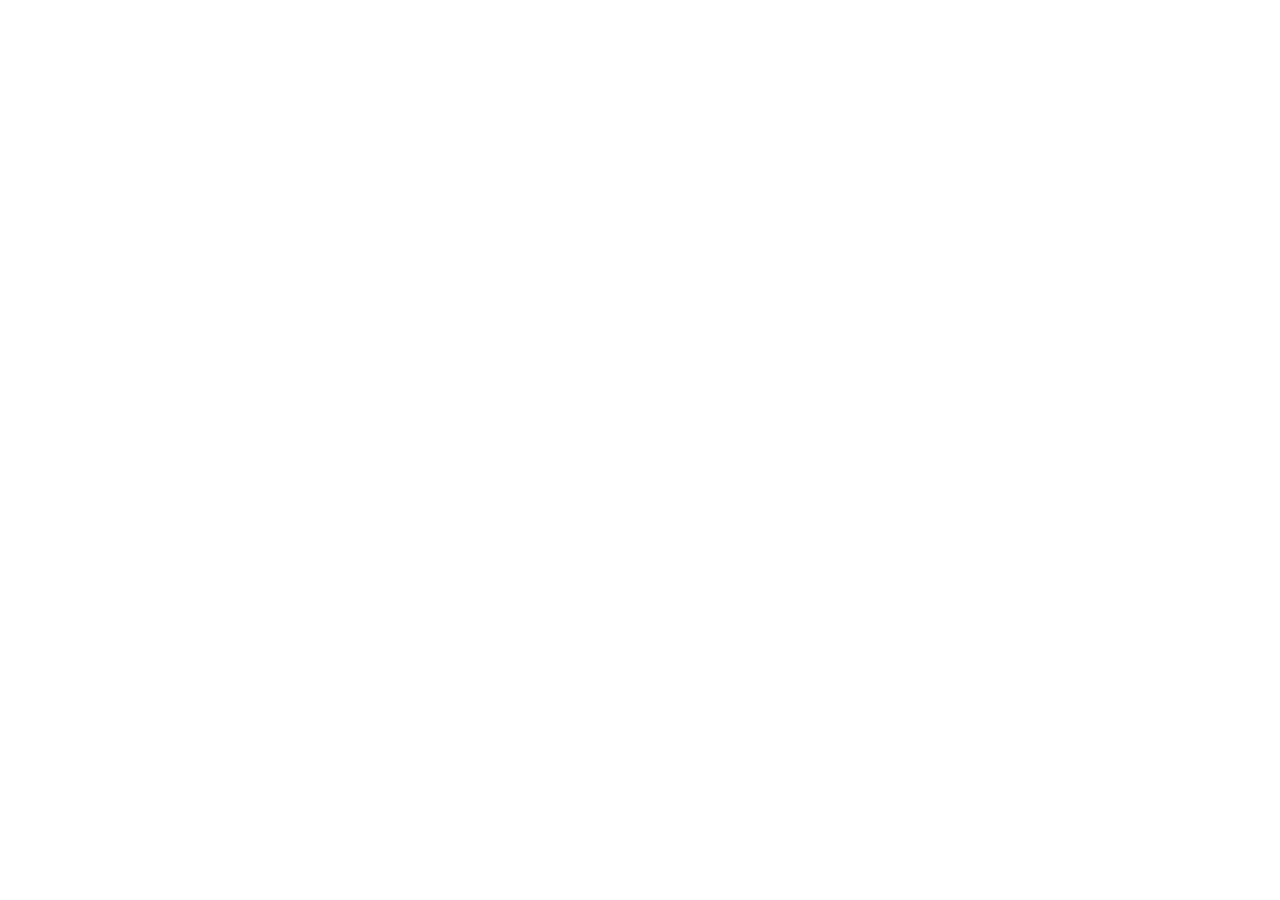
==== index.html @ 1e3fc33b "base web" ====
<!DOCTYPE html>
<html lang="en">
<head>
    <meta charset="UTF-8">
    <meta name="viewport" content="width=device-width, initial-scale=1.0">
    <title>Lunes</title>
</head>
<body>
    
</body>
</html>
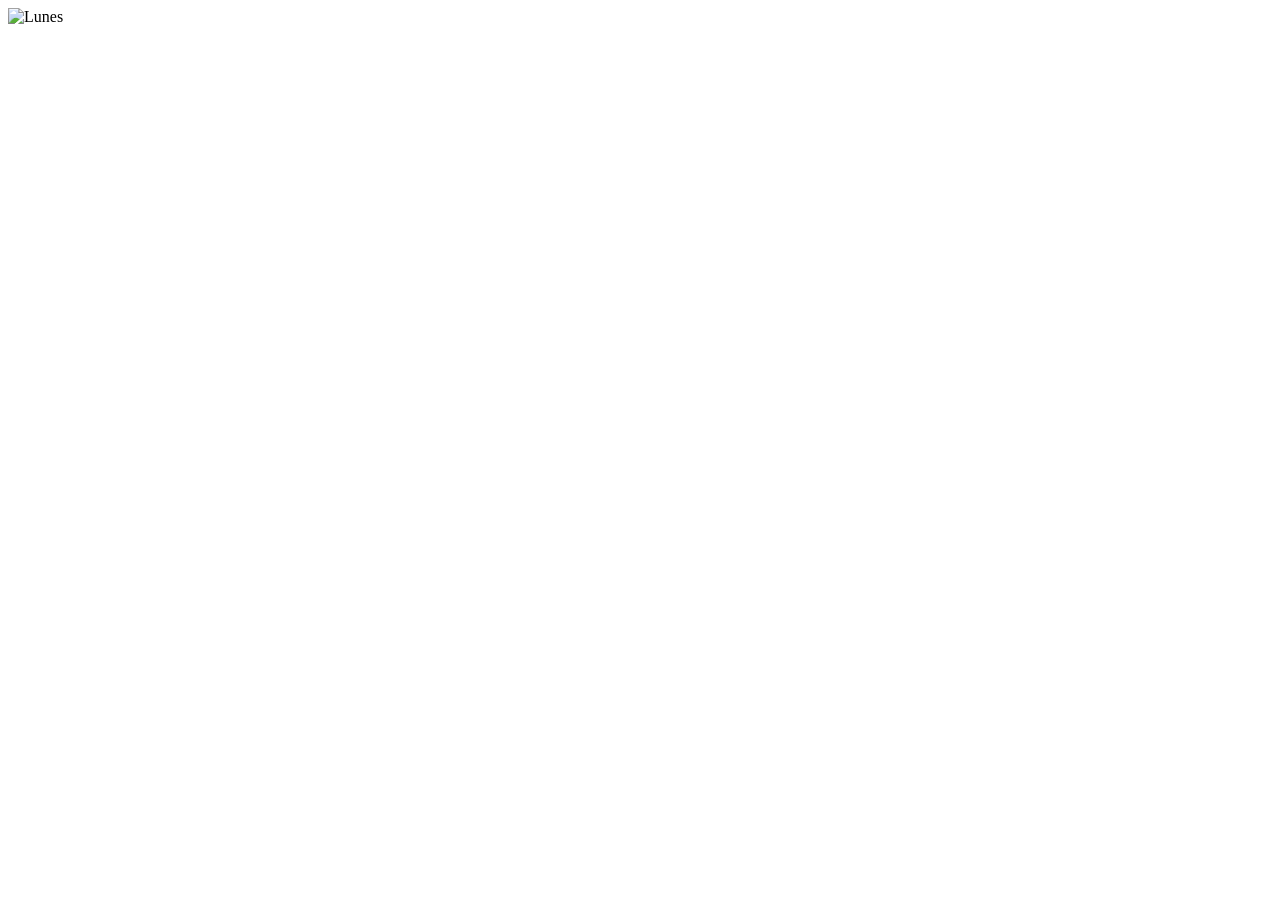
==== commit 7e7f5a7e: "uso de imagenes" ====
--- a/index.html
+++ b/index.html
@@ -1,11 +1,18 @@
 <!DOCTYPE html>
 <html lang="en">
+
 <head>
     <meta charset="UTF-8">
     <meta name="viewport" content="width=device-width, initial-scale=1.0">
     <title>Lunes</title>
 </head>
+
 <body>
-    
+
+    <div>
+<img src="https://images6.alphacoders.com/131/thumb-1920-1316459.png" width="100%" alt="Lunes">
+    </div>
+
 </body>
+
 </html>
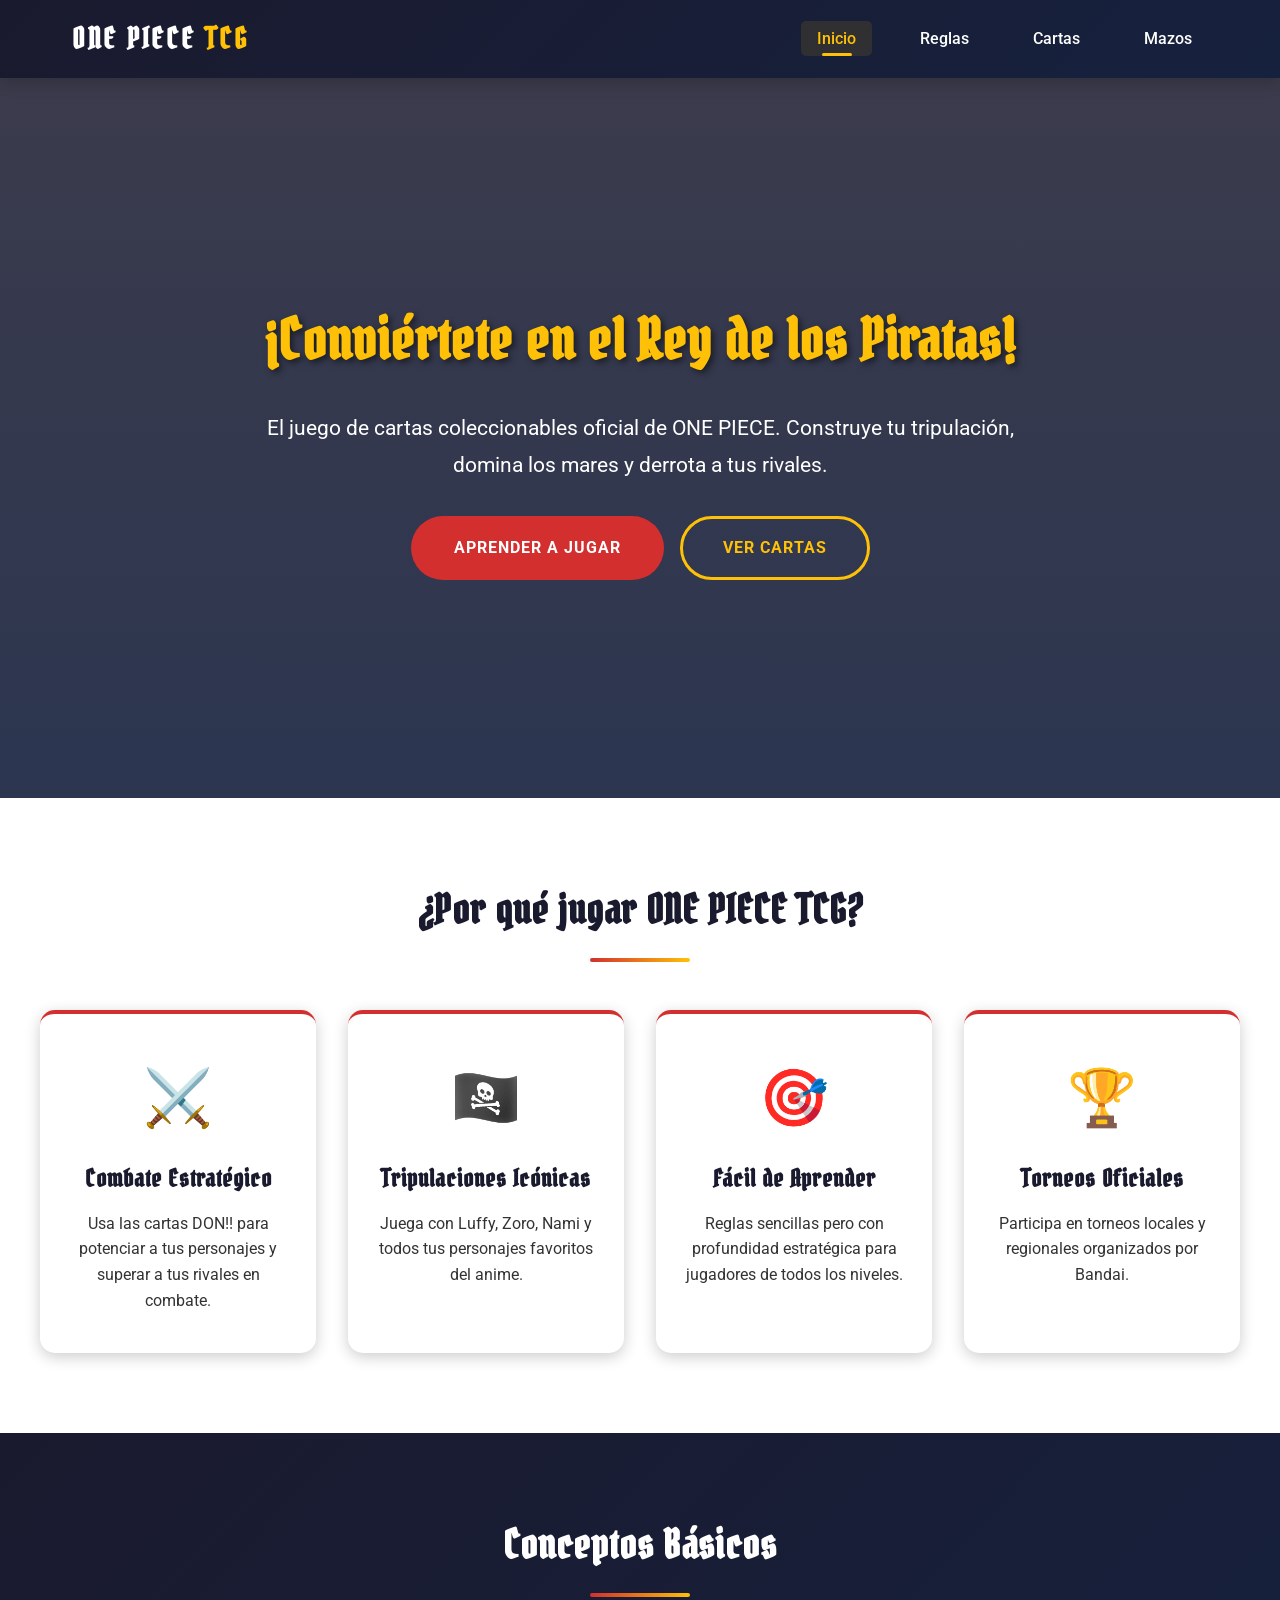
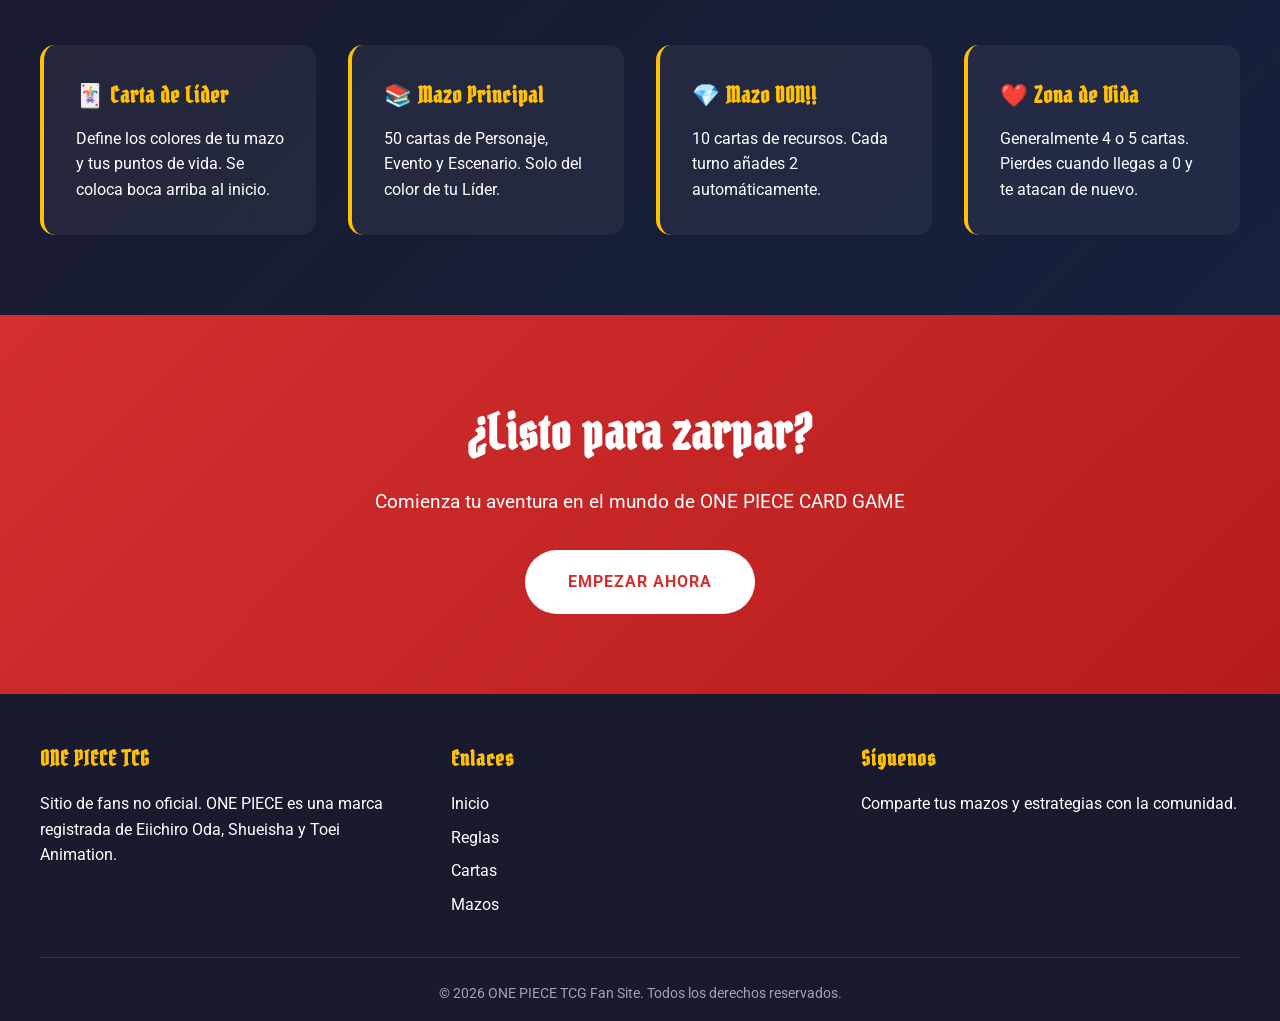
==== commit c4649034: "base con ia" ====
--- a/index.html
+++ b/index.html
@@ -1,18 +1,120 @@
 <!DOCTYPE html>
-<html lang="en">
-
+<html lang="es">
 <head>
     <meta charset="UTF-8">
     <meta name="viewport" content="width=device-width, initial-scale=1.0">
-    <title>Lunes</title>
+    <title>ONE PIECE CARD GAME - Inicio</title>
+    <link rel="stylesheet" href="css/estilo.css">
+    <link href="https://fonts.googleapis.com/css2?family=Pirata+One&family=Roboto:wght@300;400;700&display=swap" rel="stylesheet">
 </head>
+<body>
+    <header class="header">
+        <nav class="navbar">
+            <div class="logo">
+                <h1>ONE PIECE <span>TCG</span></h1>
+            </div>
+            <button class="menu-toggle" id="menuToggle">☰</button>
+            <ul class="nav-links" id="navLinks">
+                <li><a href="index.html" class="active">Inicio</a></li>
+                <li><a href="pages/reglas.html">Reglas</a></li>
+                <li><a href="pages/cartas.html">Cartas</a></li>
+                <li><a href="pages/mazos.html">Mazos</a></li>
+            </ul>
+        </nav>
+    </header>
 
-<body>
+    <section class="hero">
+        <div class="hero-content">
+            <h2>¡Conviértete en el Rey de los Piratas!</h2>
+            <p>El juego de cartas coleccionables oficial de ONE PIECE. Construye tu tripulación, domina los mares y derrota a tus rivales.</p>
+            <div class="hero-buttons">
+                <a href="pages/reglas.html" class="btn btn-primary">Aprender a Jugar</a>
+                <a href="pages/cartas.html" class="btn btn-secondary">Ver Cartas</a>
+            </div>
+        </div>
+    </section>
 
-    <div>
-<img src="https://images6.alphacoders.com/131/thumb-1920-1316459.png" width="100%" alt="Lunes">
-    </div>
+    <section class="features">
+        <h2 class="section-title">¿Por qué jugar ONE PIECE TCG?</h2>
+        <div class="features-grid">
+            <div class="feature-card">
+                <div class="feature-icon">⚔️</div>
+                <h3>Combate Estratégico</h3>
+                <p>Usa las cartas DON!! para potenciar a tus personajes y superar a tus rivales en combate.</p>
+            </div>
+            <div class="feature-card">
+                <div class="feature-icon">🏴‍☠️</div>
+                <h3>Tripulaciones Icónicas</h3>
+                <p>Juega con Luffy, Zoro, Nami y todos tus personajes favoritos del anime.</p>
+            </div>
+            <div class="feature-card">
+                <div class="feature-icon">🎯</div>
+                <h3>Fácil de Aprender</h3>
+                <p>Reglas sencillas pero con profundidad estratégica para jugadores de todos los niveles.</p>
+            </div>
+            <div class="feature-card">
+                <div class="feature-icon">🏆</div>
+                <h3>Torneos Oficiales</h3>
+                <p>Participa en torneos locales y regionales organizados por Bandai.</p>
+            </div>
+        </div>
+    </section>
 
+    <section class="info-section">
+        <div class="info-container">
+            <h2 class="section-title">Conceptos Básicos</h2>
+            <div class="info-grid">
+                <div class="info-item">
+                    <h3>🃏 Carta de Líder</h3>
+                    <p>Define los colores de tu mazo y tus puntos de vida. Se coloca boca arriba al inicio.</p>
+                </div>
+                <div class="info-item">
+                    <h3>📚 Mazo Principal</h3>
+                    <p>50 cartas de Personaje, Evento y Escenario. Solo del color de tu Líder.</p>
+                </div>
+                <div class="info-item">
+                    <h3>💎 Mazo DON!!</h3>
+                    <p>10 cartas de recursos. Cada turno añades 2 automáticamente.</p>
+                </div>
+                <div class="info-item">
+                    <h3>❤️ Zona de Vida</h3>
+                    <p>Generalmente 4 o 5 cartas. Pierdes cuando llegas a 0 y te atacan de nuevo.</p>
+                </div>
+            </div>
+        </div>
+    </section>
+
+    <section class="cta-section">
+        <h2>¿Listo para zarpar?</h2>
+        <p>Comienza tu aventura en el mundo de ONE PIECE CARD GAME</p>
+        <a href="pages/reglas.html" class="btn btn-primary">Empezar Ahora</a>
+    </section>
+
+    <footer class="footer">
+        <div class="footer-content">
+            <div class="footer-section">
+                <h3>ONE PIECE TCG</h3>
+                <p>Sitio de fans no oficial. ONE PIECE es una marca registrada de Eiichiro Oda, Shueisha y Toei Animation.</p>
+            </div>
+            <div class="footer-section">
+                <h3>Enlaces</h3>
+                <ul>
+                    <li><a href="index.html">Inicio</a></li>
+                    <li><a href="pages/reglas.html">Reglas</a></li>
+                    <li><a href="pages/cartas.html">Cartas</a></li>
+                    <li><a href="pages/mazos.html">Mazos</a></li>
+                </ul>
+            </div>
+            <div class="footer-section">
+                <h3>Síguenos</h3>
+                <p>Comparte tus mazos y estrategias con la comunidad.</p>
+            </div>
+        </div>
+        <div class="footer-bottom">
+            <p>&copy; 2024 ONE PIECE TCG Fan Site. Todos los derechos reservados.</p>
+        </div>
+    </footer>
+
+    <script src="js/oper.js"></script>
 </body>
-
 </html>
--- a/css/estilo.css
+++ b/css/estilo.css
@@ -0,0 +1,723 @@
+/* ===== RESET Y VARIABLES ===== */
+* {
+    margin: 0;
+    padding: 0;
+    box-sizing: border-box;
+}
+
+:root {
+    --color-primario: #d32f2f;
+    --color-secundario: #ffc107;
+    --color-oscuro: #1a1a2e;
+    --color-medio: #16213e;
+    --color-claro: #f5f5f5;
+    --color-texto: #333;
+    --color-blanco: #ffffff;
+    --sombra: 0 4px 15px rgba(0, 0, 0, 0.2);
+    --transicion: all 0.3s ease;
+}
+
+body {
+    font-family: 'Roboto', sans-serif;
+    background-color: var(--color-claro);
+    color: var(--color-texto);
+    line-height: 1.6;
+    overflow-x: hidden;
+}
+
+h1, h2, h3 {
+    font-family: 'Pirata One', cursive;
+    letter-spacing: 1px;
+}
+
+a {
+    text-decoration: none;
+    color: inherit;
+}
+
+ul {
+    list-style: none;
+}
+
+/* ===== HEADER Y NAVEGACIÓN ===== */
+.header {
+    background: linear-gradient(135deg, var(--color-oscuro), var(--color-medio));
+    position: sticky;
+    top: 0;
+    z-index: 1000;
+    box-shadow: var(--sombra);
+}
+
+.navbar {
+    max-width: 1200px;
+    margin: 0 auto;
+    padding: 1rem 2rem;
+    display: flex;
+    justify-content: space-between;
+    align-items: center;
+}
+
+.logo h1 {
+    color: var(--color-blanco);
+    font-size: 1.8rem;
+    letter-spacing: 3px;
+}
+
+.logo h1 span {
+    color: var(--color-secundario);
+}
+
+.nav-links {
+    display: flex;
+    gap: 2rem;
+}
+
+.nav-links a {
+    color: var(--color-blanco);
+    font-weight: 500;
+    font-size: 1rem;
+    padding: 0.5rem 1rem;
+    border-radius: 5px;
+    transition: var(--transicion);
+    position: relative;
+}
+
+.nav-links a:hover,
+.nav-links a.active {
+    color: var(--color-secundario);
+    background-color: rgba(255, 193, 7, 0.1);
+}
+
+.nav-links a.active::after {
+    content: '';
+    position: absolute;
+    bottom: 0;
+    left: 50%;
+    transform: translateX(-50%);
+    width: 30px;
+    height: 3px;
+    background-color: var(--color-secundario);
+    border-radius: 2px;
+}
+
+.menu-toggle {
+    display: none;
+    background: none;
+    border: none;
+    color: var(--color-blanco);
+    font-size: 2rem;
+    cursor: pointer;
+}
+
+/* ===== HERO ===== */
+.hero {
+    background: linear-gradient(rgba(26, 26, 46, 0.85), rgba(22, 33, 62, 0.9)),
+                url('https://images.unsplash.com/photo-1544551763-46a013bb70d5?w=1600') center/cover;
+    min-height: 80vh;
+    display: flex;
+    align-items: center;
+    justify-content: center;
+    text-align: center;
+    padding: 2rem;
+    color: var(--color-blanco);
+}
+
+.hero-content {
+    max-width: 800px;
+    animation: fadeInUp 1s ease;
+}
+
+.hero-content h2 {
+    font-size: 3.5rem;
+    margin-bottom: 1.5rem;
+    text-shadow: 3px 3px 6px rgba(0, 0, 0, 0.5);
+    color: var(--color-secundario);
+}
+
+.hero-content p {
+    font-size: 1.3rem;
+    margin-bottom: 2rem;
+    line-height: 1.8;
+}
+
+.hero-buttons {
+    display: flex;
+    gap: 1rem;
+    justify-content: center;
+    flex-wrap: wrap;
+}
+
+/* ===== BOTONES ===== */
+.btn {
+    display: inline-block;
+    padding: 1rem 2.5rem;
+    border-radius: 50px;
+    font-weight: 700;
+    font-size: 1rem;
+    text-transform: uppercase;
+    letter-spacing: 1px;
+    transition: var(--transicion);
+    cursor: pointer;
+    border: 3px solid transparent;
+}
+
+.btn-primary {
+    background-color: var(--color-primario);
+    color: var(--color-blanco);
+}
+
+.btn-primary:hover {
+    background-color: transparent;
+    border-color: var(--color-primario);
+    color: var(--color-primario);
+    transform: translateY(-3px);
+    box-shadow: 0 8px 20px rgba(211, 47, 47, 0.4);
+}
+
+.btn-secondary {
+    background-color: transparent;
+    color: var(--color-secundario);
+    border-color: var(--color-secundario);
+}
+
+.btn-secondary:hover {
+    background-color: var(--color-secundario);
+    color: var(--color-oscuro);
+    transform: translateY(-3px);
+    box-shadow: 0 8px 20px rgba(255, 193, 7, 0.4);
+}
+
+/* ===== SECCIONES ===== */
+.section-title {
+    text-align: center;
+    font-size: 2.5rem;
+    color: var(--color-oscuro);
+    margin-bottom: 3rem;
+    position: relative;
+}
+
+.section-title::after {
+    content: '';
+    display: block;
+    width: 100px;
+    height: 4px;
+    background: linear-gradient(90deg, var(--color-primario), var(--color-secundario));
+    margin: 1rem auto 0;
+    border-radius: 2px;
+}
+
+/* ===== FEATURES ===== */
+.features {
+    padding: 5rem 2rem;
+    background-color: var(--color-blanco);
+}
+
+.features-grid {
+    max-width: 1200px;
+    margin: 0 auto;
+    display: grid;
+    grid-template-columns: repeat(auto-fit, minmax(250px, 1fr));
+    gap: 2rem;
+}
+
+.feature-card {
+    background: var(--color-blanco);
+    padding: 2.5rem 1.5rem;
+    border-radius: 15px;
+    text-align: center;
+    box-shadow: var(--sombra);
+    transition: var(--transicion);
+    border-top: 4px solid var(--color-primario);
+}
+
+.feature-card:hover {
+    transform: translateY(-10px);
+    box-shadow: 0 15px 30px rgba(0, 0, 0, 0.15);
+    border-top-color: var(--color-secundario);
+}
+
+.feature-icon {
+    font-size: 3.5rem;
+    margin-bottom: 1rem;
+}
+
+.feature-card h3 {
+    font-size: 1.5rem;
+    color: var(--color-oscuro);
+    margin-bottom: 0.8rem;
+}
+
+/* ===== INFO SECTION ===== */
+.info-section {
+    padding: 5rem 2rem;
+    background: linear-gradient(135deg, var(--color-oscuro), var(--color-medio));
+    color: var(--color-blanco);
+}
+
+.info-section .section-title {
+    color: var(--color-blanco);
+}
+
+.info-container {
+    max-width: 1200px;
+    margin: 0 auto;
+}
+
+.info-grid {
+    display: grid;
+    grid-template-columns: repeat(auto-fit, minmax(250px, 1fr));
+    gap: 2rem;
+}
+
+.info-item {
+    background: rgba(255, 255, 255, 0.05);
+    padding: 2rem;
+    border-radius: 15px;
+    border-left: 4px solid var(--color-secundario);
+    transition: var(--transicion);
+}
+
+.info-item:hover {
+    background: rgba(255, 255, 255, 0.1);
+    transform: translateX(5px);
+}
+
+.info-item h3 {
+    font-size: 1.4rem;
+    color: var(--color-secundario);
+    margin-bottom: 0.8rem;
+}
+
+/* ===== CTA SECTION ===== */
+.cta-section {
+    padding: 5rem 2rem;
+    text-align: center;
+    background: linear-gradient(135deg, var(--color-primario), #b71c1c);
+    color: var(--color-blanco);
+}
+
+.cta-section h2 {
+    font-size: 3rem;
+    margin-bottom: 1rem;
+}
+
+.cta-section p {
+    font-size: 1.2rem;
+    margin-bottom: 2rem;
+}
+
+.cta-section .btn-primary {
+    background-color: var(--color-blanco);
+    color: var(--color-primario);
+}
+
+.cta-section .btn-primary:hover {
+    background-color: transparent;
+    color: var(--color-blanco);
+    border-color: var(--color-blanco);
+}
+
+/* ===== FOOTER ===== */
+.footer {
+    background-color: var(--color-oscuro);
+    color: var(--color-blanco);
+    padding: 3rem 2rem 1rem;
+}
+
+.footer-content {
+    max-width: 1200px;
+    margin: 0 auto;
+    display: grid;
+    grid-template-columns: repeat(auto-fit, minmax(250px, 1fr));
+    gap: 2rem;
+    padding-bottom: 2rem;
+    border-bottom: 1px solid rgba(255, 255, 255, 0.1);
+}
+
+.footer-section h3 {
+    color: var(--color-secundario);
+    margin-bottom: 1rem;
+    font-size: 1.3rem;
+}
+
+.footer-section ul li {
+    margin-bottom: 0.5rem;
+}
+
+.footer-section ul li a {
+    transition: var(--transicion);
+}
+
+.footer-section ul li a:hover {
+    color: var(--color-secundario);
+    padding-left: 5px;
+}
+
+.footer-bottom {
+    text-align: center;
+    padding-top: 1.5rem;
+    font-size: 0.9rem;
+    color: rgba(255, 255, 255, 0.6);
+}
+
+/* ===== PÁGINAS INTERNAS ===== */
+.page-header {
+    background: linear-gradient(135deg, var(--color-oscuro), var(--color-medio));
+    color: var(--color-blanco);
+    padding: 4rem 2rem;
+    text-align: center;
+}
+
+.page-header h1 {
+    font-size: 3rem;
+    color: var(--color-secundario);
+    margin-bottom: 0.5rem;
+}
+
+.page-content {
+    max-width: 1000px;
+    margin: 0 auto;
+    padding: 4rem 2rem;
+}
+
+.page-content h2 {
+    color: var(--color-primario);
+    margin: 2rem 0 1rem;
+    font-size: 2rem;
+}
+
+.page-content p {
+    margin-bottom: 1rem;
+    font-size: 1.05rem;
+}
+
+.page-content ul {
+    list-style: disc;
+    padding-left: 2rem;
+    margin-bottom: 1rem;
+}
+
+.page-content ul li {
+    margin-bottom: 0.5rem;
+}
+
+/* ===== ACORDEÓN (Reglas) ===== */
+.accordion {
+    margin: 2rem 0;
+}
+
+.accordion-item {
+    background: var(--color-blanco);
+    border-radius: 10px;
+    margin-bottom: 1rem;
+    box-shadow: 0 2px 10px rgba(0, 0, 0, 0.1);
+    overflow: hidden;
+}
+
+.accordion-header {
+    padding: 1.2rem 1.5rem;
+    background: var(--color-blanco);
+    cursor: pointer;
+    display: flex;
+    justify-content: space-between;
+    align-items: center;
+    font-weight: 700;
+    font-size: 1.1rem;
+    color: var(--color-oscuro);
+    transition: var(--transicion);
+}
+
+.accordion-header:hover {
+    background: #f0f0f0;
+    color: var(--color-primario);
+}
+
+.accordion-header .icon {
+    font-size: 1.5rem;
+    transition: transform 0.3s ease;
+    color: var(--color-primario);
+}
+
+.accordion-item.active .accordion-header .icon {
+    transform: rotate(45deg);
+}
+
+.accordion-content {
+    max-height: 0;
+    overflow: hidden;
+    transition: max-height 0.4s ease, padding 0.4s ease;
+    padding: 0 1.5rem;
+}
+
+.accordion-item.active .accordion-content {
+    max-height: 500px;
+    padding: 1rem 1.5rem 1.5rem;
+}
+
+/* ===== FILTROS (Cartas) ===== */
+.filters {
+    display: flex;
+    flex-wrap: wrap;
+    gap: 0.8rem;
+    justify-content: center;
+    margin-bottom: 2rem;
+}
+
+.filter-btn {
+    padding: 0.6rem 1.5rem;
+    border: 2px solid var(--color-primario);
+    background: transparent;
+    color: var(--color-primario);
+    border-radius: 50px;
+    cursor: pointer;
+    font-weight: 600;
+    transition: var(--transicion);
+}
+
+.filter-btn:hover,
+.filter-btn.active {
+    background: var(--color-primario);
+    color: var(--color-blanco);
+}
+
+.cards-grid {
+    display: grid;
+    grid-template-columns: repeat(auto-fill, minmax(200px, 1fr));
+    gap: 1.5rem;
+}
+
+.card-item {
+    background: var(--color-blanco);
+    border-radius: 12px;
+    overflow: hidden;
+    box-shadow: var(--sombra);
+    transition: var(--transicion);
+    cursor: pointer;
+}
+
+.card-item:hover {
+    transform: translateY(-8px) scale(1.02);
+    box-shadow: 0 15px 30px rgba(0, 0, 0, 0.2);
+}
+
+.card-image {
+    height: 180px;
+    background: linear-gradient(135deg, var(--color-primario), var(--color-secundario));
+    display: flex;
+    align-items: center;
+    justify-content: center;
+    font-size: 3rem;
+    color: var(--color-blanco);
+}
+
+.card-info {
+    padding: 1rem;
+}
+
+.card-info h3 {
+    font-size: 1.1rem;
+    color: var(--color-oscuro);
+    margin-bottom: 0.3rem;
+}
+
+.card-info .card-type {
+    font-size: 0.85rem;
+    color: var(--color-primario);
+    font-weight: 700;
+    text-transform: uppercase;
+}
+
+.card-info .card-color {
+    display: inline-block;
+    padding: 0.2rem 0.6rem;
+    border-radius: 20px;
+    font-size: 0.75rem;
+    color: var(--color-blanco);
+    margin-top: 0.5rem;
+}
+
+.color-rojo { background: #d32f2f; }
+.color-azul { background: #1976d2; }
+.color-verde { background: #388e3c; }
+.color-morado { background: #7b1fa2; }
+.color-negro { background: #212121; }
+.color-amarillo { background: #f9a825; color: #333; }
+
+/* ===== MAZOS ===== */
+.decks-grid {
+    display: grid;
+    grid-template-columns: repeat(auto-fit, minmax(300px, 1fr));
+    gap: 2rem;
+    margin-top: 2rem;
+}
+
+.deck-card {
+    background: var(--color-blanco);
+    border-radius: 15px;
+    padding: 2rem;
+    box-shadow: var(--sombra);
+    transition: var(--transicion);
+    border-top: 5px solid var(--color-primario);
+}
+
+.deck-card:hover {
+    transform: translateY(-8px);
+    box-shadow: 0 15px 30px rgba(0, 0, 0, 0.2);
+}
+
+.deck-card h3 {
+    font-size: 1.6rem;
+    color: var(--color-oscuro);
+    margin-bottom: 0.5rem;
+}
+
+.deck-card .deck-leader {
+    color: var(--color-primario);
+    font-weight: 700;
+    margin-bottom: 1rem;
+}
+
+.deck-card ul {
+    list-style: none;
+    padding: 0;
+    margin: 1rem 0;
+}
+
+.deck-card ul li {
+    padding: 0.4rem 0;
+    border-bottom: 1px dashed #ddd;
+    font-size: 0.95rem;
+}
+
+.deck-card ul li:last-child {
+    border-bottom: none;
+}
+
+.deck-stats {
+    display: flex;
+    gap: 1rem;
+    margin-top: 1rem;
+    flex-wrap: wrap;
+}
+
+.stat {
+    background: var(--color-claro);
+    padding: 0.4rem 0.8rem;
+    border-radius: 20px;
+    font-size: 0.85rem;
+    font-weight: 600;
+    color: var(--color-oscuro);
+}
+
+/* ===== ANIMACIONES ===== */
+@keyframes fadeInUp {
+    from {
+        opacity: 0;
+        transform: translateY(30px);
+    }
+    to {
+        opacity: 1;
+        transform: translateY(0);
+    }
+}
+
+.fade-in {
+    opacity: 0;
+    transform: translateY(30px);
+    transition: opacity 0.6s ease, transform 0.6s ease;
+}
+
+.fade-in.visible {
+    opacity: 1;
+    transform: translateY(0);
+}
+
+/* ===== RESPONSIVE ===== */
+@media (max-width: 768px) {
+    .menu-toggle {
+        display: block;
+    }
+
+    .nav-links {
+        position: absolute;
+        top: 100%;
+        left: 0;
+        width: 100%;
+        background: var(--color-oscuro);
+        flex-direction: column;
+        gap: 0;
+        max-height: 0;
+        overflow: hidden;
+        transition: max-height 0.4s ease;
+    }
+
+    .nav-links.active {
+        max-height: 400px;
+    }
+
+    .nav-links li {
+        width: 100%;
+    }
+
+    .nav-links a {
+        display: block;
+        padding: 1rem 2rem;
+        border-radius: 0;
+    }
+
+    .nav-links a.active::after {
+        display: none;
+    }
+
+    .nav-links a.active {
+        border-left: 4px solid var(--color-secundario);
+    }
+
+    .hero-content h2 {
+        font-size: 2.2rem;
+    }
+
+    .hero-content p {
+        font-size: 1rem;
+    }
+
+    .section-title {
+        font-size: 1.8rem;
+    }
+
+    .cta-section h2 {
+        font-size: 2rem;
+    }
+
+    .page-header h1 {
+        font-size: 2rem;
+    }
+
+    .btn {
+        padding: 0.8rem 1.8rem;
+        font-size: 0.9rem;
+    }
+}
+
+@media (max-width: 480px) {
+    .navbar {
+        padding: 1rem;
+    }
+
+    .logo h1 {
+        font-size: 1.4rem;
+    }
+
+    .hero {
+        min-height: 70vh;
+        padding: 1.5rem;
+    }
+
+    .hero-content h2 {
+        font-size: 1.8rem;
+    }
+
+    .cards-grid {
+        grid-template-columns: repeat(auto-fill, minmax(150px, 1fr));
+    }
+}
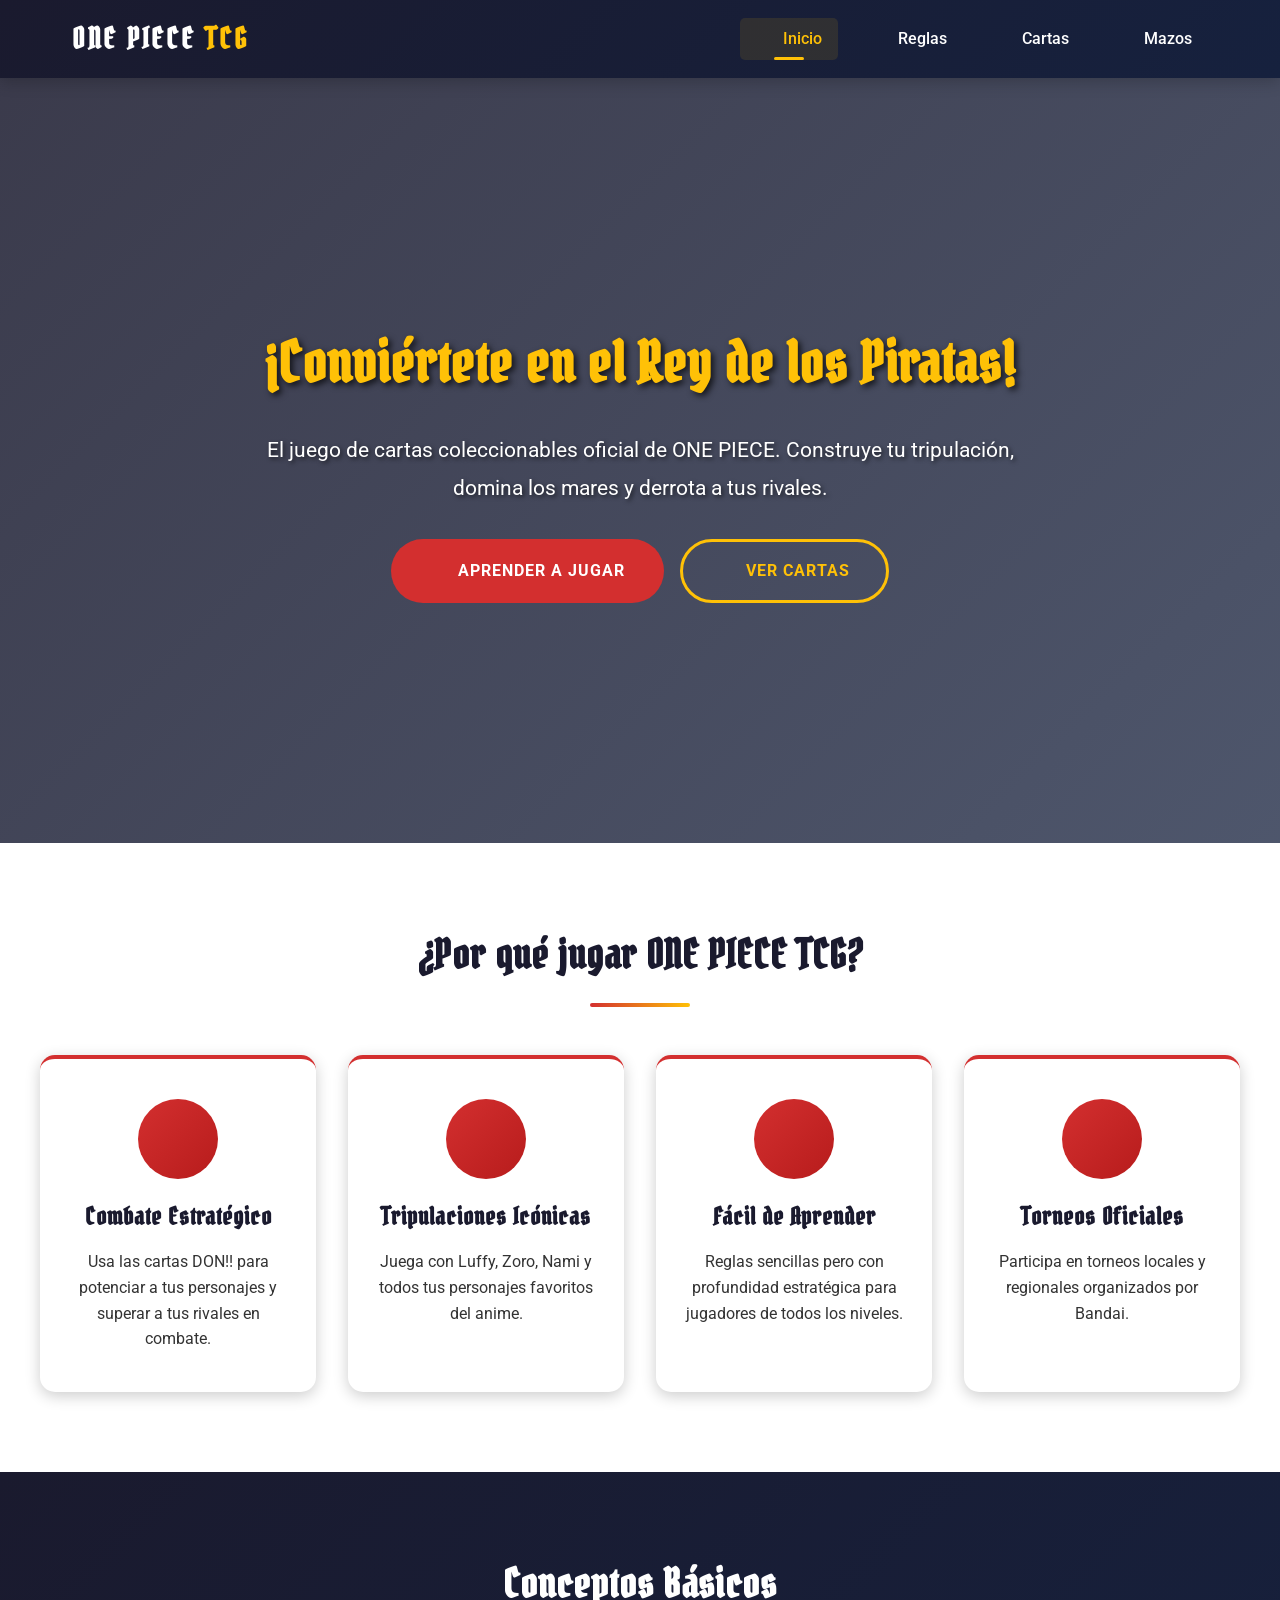
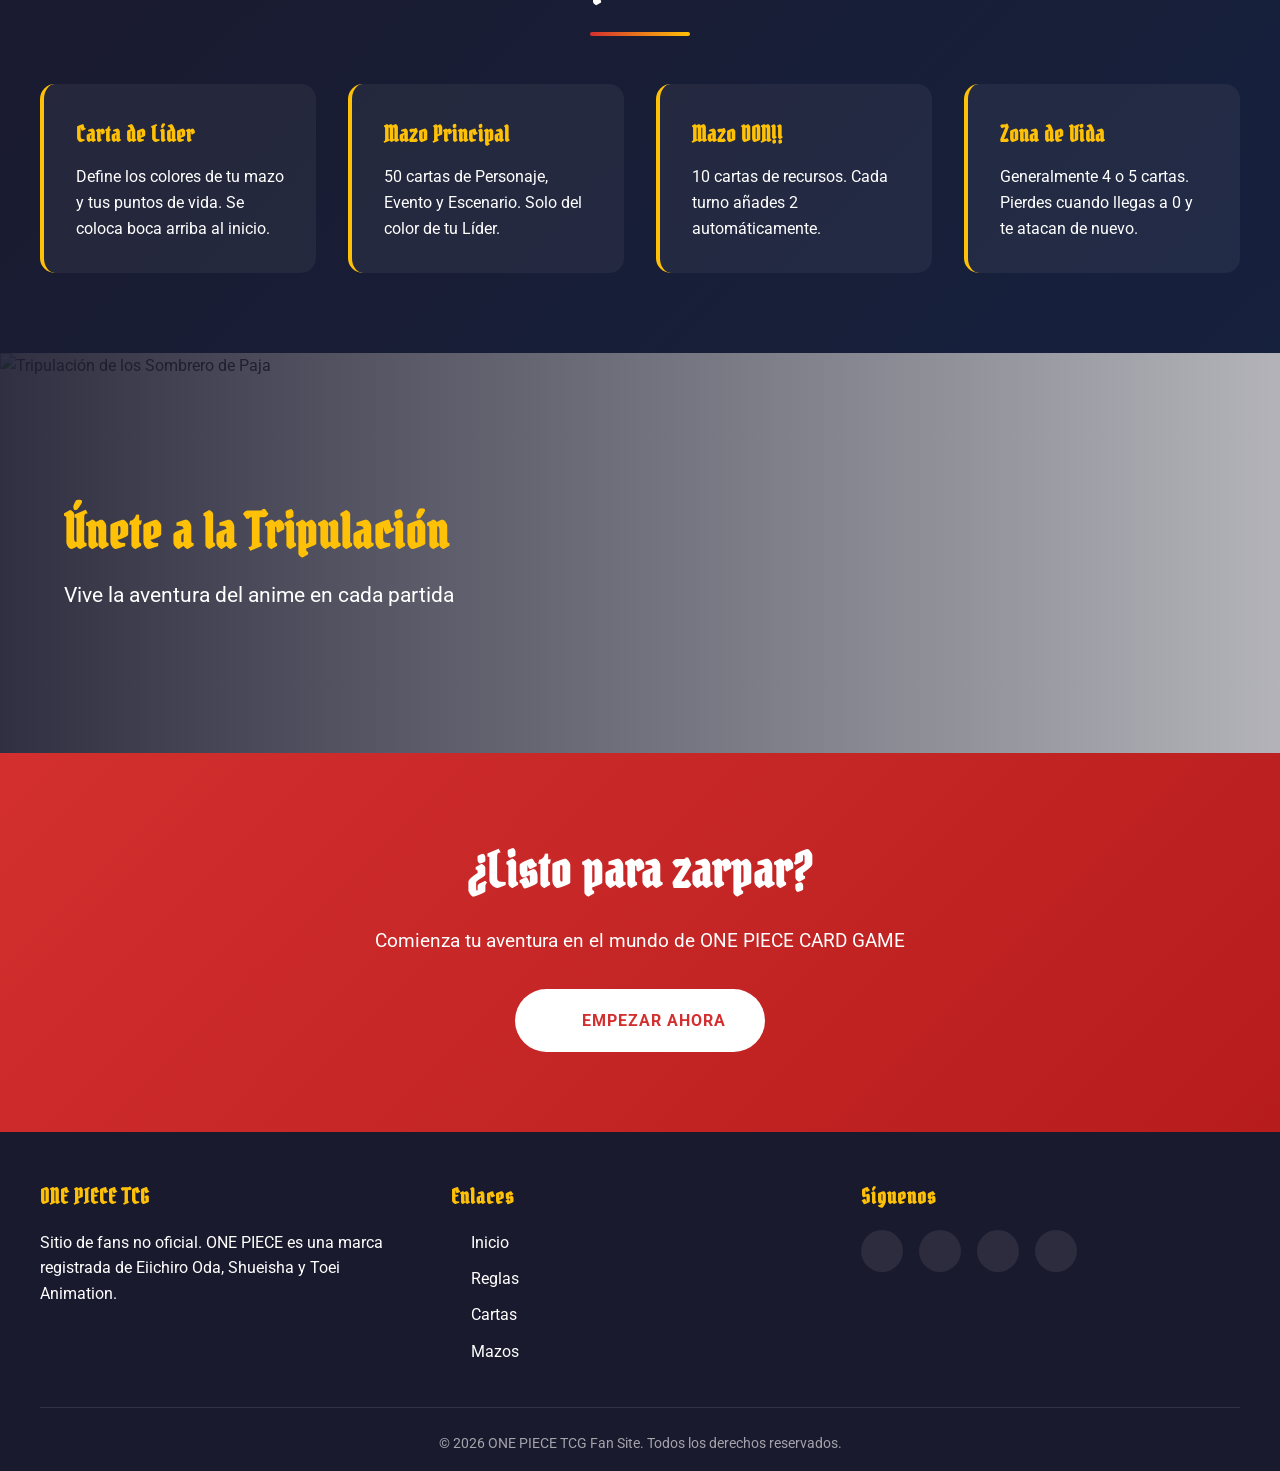
==== commit 41644b17: "uso iconos" ====
--- a/index.html
+++ b/index.html
@@ -6,6 +6,8 @@
     <title>ONE PIECE CARD GAME - Inicio</title>
     <link rel="stylesheet" href="css/estilo.css">
     <link href="https://fonts.googleapis.com/css2?family=Pirata+One&family=Roboto:wght@300;400;700&display=swap" rel="stylesheet">
+    <!-- Lucide Icons -->
+    <script src="https://unpkg.com/lucide@latest/dist/umd/lucide.js"></script>
 </head>
 <body>
     <header class="header">
@@ -13,23 +15,30 @@
             <div class="logo">
                 <h1>ONE PIECE <span>TCG</span></h1>
             </div>
-            <button class="menu-toggle" id="menuToggle">☰</button>
+            <button class="menu-toggle" id="menuToggle" aria-label="Menú">
+                <i data-lucide="menu"></i>
+            </button>
             <ul class="nav-links" id="navLinks">
-                <li><a href="index.html" class="active">Inicio</a></li>
-                <li><a href="pages/reglas.html">Reglas</a></li>
-                <li><a href="pages/cartas.html">Cartas</a></li>
-                <li><a href="pages/mazos.html">Mazos</a></li>
+                <li><a href="index.html" class="active"><i data-lucide="home"></i> Inicio</a></li>
+                <li><a href="pages/reglas.html"><i data-lucide="book-open"></i> Reglas</a></li>
+                <li><a href="pages/cartas.html"><i data-lucide="layers"></i> Cartas</a></li>
+                <li><a href="pages/mazos.html"><i data-lucide="package"></i> Mazos</a></li>
             </ul>
         </nav>
     </header>
 
     <section class="hero">
+        <div class="hero-overlay"></div>
         <div class="hero-content">
             <h2>¡Conviértete en el Rey de los Piratas!</h2>
             <p>El juego de cartas coleccionables oficial de ONE PIECE. Construye tu tripulación, domina los mares y derrota a tus rivales.</p>
             <div class="hero-buttons">
-                <a href="pages/reglas.html" class="btn btn-primary">Aprender a Jugar</a>
-                <a href="pages/cartas.html" class="btn btn-secondary">Ver Cartas</a>
+                <a href="pages/reglas.html" class="btn btn-primary">
+                    <i data-lucide="play-circle"></i> Aprender a Jugar
+                </a>
+                <a href="pages/cartas.html" class="btn btn-secondary">
+                    <i data-lucide="eye"></i> Ver Cartas
+                </a>
             </div>
         </div>
     </section>
@@ -37,23 +46,31 @@
     <section class="features">
         <h2 class="section-title">¿Por qué jugar ONE PIECE TCG?</h2>
         <div class="features-grid">
-            <div class="feature-card">
-                <div class="feature-icon">⚔️</div>
+            <div class="feature-card fade-in">
+                <div class="feature-icon">
+                    <i data-lucide="swords"></i>
+                </div>
                 <h3>Combate Estratégico</h3>
                 <p>Usa las cartas DON!! para potenciar a tus personajes y superar a tus rivales en combate.</p>
             </div>
-            <div class="feature-card">
-                <div class="feature-icon">🏴‍☠️</div>
+            <div class="feature-card fade-in">
+                <div class="feature-icon">
+                    <i data-lucide="flag"></i>
+                </div>
                 <h3>Tripulaciones Icónicas</h3>
                 <p>Juega con Luffy, Zoro, Nami y todos tus personajes favoritos del anime.</p>
             </div>
-            <div class="feature-card">
-                <div class="feature-icon">🎯</div>
+            <div class="feature-card fade-in">
+                <div class="feature-icon">
+                    <i data-lucide="target"></i>
+                </div>
                 <h3>Fácil de Aprender</h3>
                 <p>Reglas sencillas pero con profundidad estratégica para jugadores de todos los niveles.</p>
             </div>
-            <div class="feature-card">
-                <div class="feature-icon">🏆</div>
+            <div class="feature-card fade-in">
+                <div class="feature-icon">
+                    <i data-lucide="trophy"></i>
+                </div>
                 <h3>Torneos Oficiales</h3>
                 <p>Participa en torneos locales y regionales organizados por Bandai.</p>
             </div>
@@ -64,30 +81,44 @@
         <div class="info-container">
             <h2 class="section-title">Conceptos Básicos</h2>
             <div class="info-grid">
-                <div class="info-item">
-                    <h3>🃏 Carta de Líder</h3>
+                <div class="info-item fade-in">
+                    <i data-lucide="crown" class="info-icon"></i>
+                    <h3>Carta de Líder</h3>
                     <p>Define los colores de tu mazo y tus puntos de vida. Se coloca boca arriba al inicio.</p>
                 </div>
-                <div class="info-item">
-                    <h3>📚 Mazo Principal</h3>
+                <div class="info-item fade-in">
+                    <i data-lucide="library" class="info-icon"></i>
+                    <h3>Mazo Principal</h3>
                     <p>50 cartas de Personaje, Evento y Escenario. Solo del color de tu Líder.</p>
                 </div>
-                <div class="info-item">
-                    <h3>💎 Mazo DON!!</h3>
+                <div class="info-item fade-in">
+                    <i data-lucide="gem" class="info-icon"></i>
+                    <h3>Mazo DON!!</h3>
                     <p>10 cartas de recursos. Cada turno añades 2 automáticamente.</p>
                 </div>
-                <div class="info-item">
-                    <h3>❤️ Zona de Vida</h3>
+                <div class="info-item fade-in">
+                    <i data-lucide="heart" class="info-icon"></i>
+                    <h3>Zona de Vida</h3>
                     <p>Generalmente 4 o 5 cartas. Pierdes cuando llegas a 0 y te atacan de nuevo.</p>
                 </div>
             </div>
         </div>
     </section>
 
+    <section class="character-banner">
+        <img src="https://i.imgur.com/8Y4YQ9P.jpg" alt="Tripulación de los Sombrero de Paja" class="banner-image">
+        <div class="banner-content">
+            <h2>Únete a la Tripulación</h2>
+            <p>Vive la aventura del anime en cada partida</p>
+        </div>
+    </section>
+
     <section class="cta-section">
         <h2>¿Listo para zarpar?</h2>
         <p>Comienza tu aventura en el mundo de ONE PIECE CARD GAME</p>
-        <a href="pages/reglas.html" class="btn btn-primary">Empezar Ahora</a>
+        <a href="pages/reglas.html" class="btn btn-primary">
+            <i data-lucide="anchor"></i> Empezar Ahora
+        </a>
     </section>
 
     <footer class="footer">
@@ -99,15 +130,20 @@
             <div class="footer-section">
                 <h3>Enlaces</h3>
                 <ul>
-                    <li><a href="index.html">Inicio</a></li>
-                    <li><a href="pages/reglas.html">Reglas</a></li>
-                    <li><a href="pages/cartas.html">Cartas</a></li>
-                    <li><a href="pages/mazos.html">Mazos</a></li>
+                    <li><a href="index.html"><i data-lucide="chevron-right"></i> Inicio</a></li>
+                    <li><a href="pages/reglas.html"><i data-lucide="chevron-right"></i> Reglas</a></li>
+                    <li><a href="pages/cartas.html"><i data-lucide="chevron-right"></i> Cartas</a></li>
+                    <li><a href="pages/mazos.html"><i data-lucide="chevron-right"></i> Mazos</a></li>
                 </ul>
             </div>
             <div class="footer-section">
                 <h3>Síguenos</h3>
-                <p>Comparte tus mazos y estrategias con la comunidad.</p>
+                <div class="social-links">
+                    <a href="#" aria-label="Twitter"><i data-lucide="twitter"></i></a>
+                    <a href="#" aria-label="Instagram"><i data-lucide="instagram"></i></a>
+                    <a href="#" aria-label="YouTube"><i data-lucide="youtube"></i></a>
+                    <a href="#" aria-label="Discord"><i data-lucide="message-circle"></i></a>
+                </div>
             </div>
         </div>
         <div class="footer-bottom">
--- a/css/estilo.css
+++ b/css/estilo.css
@@ -39,6 +39,14 @@
     list-style: none;
 }
 
+/* ===== ICONOS LUCIDE ===== */
+i[data-lucide] {
+    width: 1.2em;
+    height: 1.2em;
+    vertical-align: middle;
+    stroke-width: 2;
+}
+
 /* ===== HEADER Y NAVEGACIÓN ===== */
 .header {
     background: linear-gradient(135deg, var(--color-oscuro), var(--color-medio));
@@ -69,7 +77,7 @@
 
 .nav-links {
     display: flex;
-    gap: 2rem;
+    gap: 1rem;
 }
 
 .nav-links a {
@@ -80,6 +88,9 @@
     border-radius: 5px;
     transition: var(--transicion);
     position: relative;
+    display: inline-flex;
+    align-items: center;
+    gap: 0.5rem;
 }
 
 .nav-links a:hover,
@@ -105,24 +116,44 @@
     background: none;
     border: none;
     color: var(--color-blanco);
-    font-size: 2rem;
     cursor: pointer;
-}
-
-/* ===== HERO ===== */
+    padding: 0.5rem;
+}
+
+.menu-toggle i {
+    width: 28px;
+    height: 28px;
+}
+
+/* ===== HERO CON IMAGEN ===== */
 .hero {
-    background: linear-gradient(rgba(26, 26, 46, 0.85), rgba(22, 33, 62, 0.9)),
-                url('https://images.unsplash.com/photo-1544551763-46a013bb70d5?w=1600') center/cover;
-    min-height: 80vh;
+    position: relative;
+    min-height: 85vh;
     display: flex;
     align-items: center;
     justify-content: center;
     text-align: center;
     padding: 2rem;
     color: var(--color-blanco);
+    background-image: url('https://images.alphacoders.com/605/605363.jpg');
+    background-size: cover;
+    background-position: center;
+    background-attachment: fixed;
+}
+
+.hero-overlay {
+    position: absolute;
+    top: 0;
+    left: 0;
+    width: 100%;
+    height: 100%;
+    background: linear-gradient(135deg, rgba(26, 26, 46, 0.85), rgba(22, 33, 62, 0.75));
+    z-index: 1;
 }
 
 .hero-content {
+    position: relative;
+    z-index: 2;
     max-width: 800px;
     animation: fadeInUp 1s ease;
 }
@@ -130,7 +161,7 @@
 .hero-content h2 {
     font-size: 3.5rem;
     margin-bottom: 1.5rem;
-    text-shadow: 3px 3px 6px rgba(0, 0, 0, 0.5);
+    text-shadow: 3px 3px 6px rgba(0, 0, 0, 0.7);
     color: var(--color-secundario);
 }
 
@@ -138,6 +169,7 @@
     font-size: 1.3rem;
     margin-bottom: 2rem;
     line-height: 1.8;
+    text-shadow: 2px 2px 4px rgba(0, 0, 0, 0.6);
 }
 
 .hero-buttons {
@@ -149,8 +181,10 @@
 
 /* ===== BOTONES ===== */
 .btn {
-    display: inline-block;
-    padding: 1rem 2.5rem;
+    display: inline-flex;
+    align-items: center;
+    gap: 0.6rem;
+    padding: 1rem 2.2rem;
     border-radius: 50px;
     font-weight: 700;
     font-size: 1rem;
@@ -159,6 +193,7 @@
     transition: var(--transicion);
     cursor: pointer;
     border: 3px solid transparent;
+    font-family: 'Roboto', sans-serif;
 }
 
 .btn-primary {
@@ -237,8 +272,21 @@
 }
 
 .feature-icon {
-    font-size: 3.5rem;
-    margin-bottom: 1rem;
+    display: inline-flex;
+    align-items: center;
+    justify-content: center;
+    width: 80px;
+    height: 80px;
+    border-radius: 50%;
+    background: linear-gradient(135deg, var(--color-primario), #b71c1c);
+    color: var(--color-blanco);
+    margin-bottom: 1.2rem;
+}
+
+.feature-icon i {
+    width: 40px;
+    height: 40px;
+    stroke-width: 2;
 }
 
 .feature-card h3 {
@@ -282,10 +330,56 @@
     transform: translateX(5px);
 }
 
+.info-icon {
+    width: 40px;
+    height: 40px;
+    color: var(--color-secundario);
+    margin-bottom: 1rem;
+    stroke-width: 2;
+}
+
 .info-item h3 {
     font-size: 1.4rem;
     color: var(--color-secundario);
     margin-bottom: 0.8rem;
+}
+
+/* ===== CHARACTER BANNER ===== */
+.character-banner {
+    position: relative;
+    height: 400px;
+    overflow: hidden;
+}
+
+.banner-image {
+    width: 100%;
+    height: 100%;
+    object-fit: cover;
+    object-position: center 30%;
+}
+
+.banner-content {
+    position: absolute;
+    top: 0;
+    left: 0;
+    width: 100%;
+    height: 100%;
+    background: linear-gradient(90deg, rgba(26, 26, 46, 0.9) 0%, rgba(26, 26, 46, 0.3) 100%);
+    display: flex;
+    flex-direction: column;
+    justify-content: center;
+    padding: 0 5%;
+    color: var(--color-blanco);
+}
+
+.banner-content h2 {
+    font-size: 3rem;
+    color: var(--color-secundario);
+    margin-bottom: 0.5rem;
+}
+
+.banner-content p {
+    font-size: 1.3rem;
 }
 
 /* ===== CTA SECTION ===== */
@@ -346,11 +440,47 @@
 
 .footer-section ul li a {
     transition: var(--transicion);
+    display: inline-flex;
+    align-items: center;
+    gap: 0.3rem;
+}
+
+.footer-section ul li a i {
+    width: 16px;
+    height: 16px;
 }
 
 .footer-section ul li a:hover {
     color: var(--color-secundario);
     padding-left: 5px;
+}
+
+.social-links {
+    display: flex;
+    gap: 1rem;
+}
+
+.social-links a {
+    display: inline-flex;
+    align-items: center;
+    justify-content: center;
+    width: 42px;
+    height: 42px;
+    border-radius: 50%;
+    background: rgba(255, 255, 255, 0.08);
+    color: var(--color-blanco);
+    transition: var(--transicion);
+}
+
+.social-links a:hover {
+    background: var(--color-secundario);
+    color: var(--color-oscuro);
+    transform: translateY(-3px);
+}
+
+.social-links a i {
+    width: 20px;
+    height: 20px;
 }
 
 .footer-bottom {
@@ -362,10 +492,30 @@
 
 /* ===== PÁGINAS INTERNAS ===== */
 .page-header {
-    background: linear-gradient(135deg, var(--color-oscuro), var(--color-medio));
-    color: var(--color-blanco);
-    padding: 4rem 2rem;
+    position: relative;
+    color: var(--color-blanco);
+    padding: 5rem 2rem;
     text-align: center;
+    background-size: cover;
+    background-position: center;
+    background-attachment: fixed;
+}
+
+.page-header::before {
+    content: '';
+    position: absolute;
+    top: 0;
+    left: 0;
+    width: 100%;
+    height: 100%;
+    background: linear-gradient(135deg, rgba(26, 26, 46, 0.9), rgba(22, 33, 62, 0.85));
+    z-index: 1;
+}
+
+.page-header h1,
+.page-header p {
+    position: relative;
+    z-index: 2;
 }
 
 .page-header h1 {
@@ -374,6 +524,10 @@
     margin-bottom: 0.5rem;
 }
 
+.page-header p {
+    font-size: 1.2rem;
+}
+
 .page-content {
     max-width: 1000px;
     margin: 0 auto;
@@ -384,6 +538,14 @@
     color: var(--color-primario);
     margin: 2rem 0 1rem;
     font-size: 2rem;
+    display: flex;
+    align-items: center;
+    gap: 0.6rem;
+}
+
+.page-content h2 i {
+    width: 32px;
+    height: 32px;
 }
 
 .page-content p {
@@ -392,16 +554,29 @@
 }
 
 .page-content ul {
-    list-style: disc;
-    padding-left: 2rem;
+    list-style: none;
+    padding-left: 0;
     margin-bottom: 1rem;
 }
 
 .page-content ul li {
-    margin-bottom: 0.5rem;
-}
-
-/* ===== ACORDEÓN (Reglas) ===== */
+    margin-bottom: 0.6rem;
+    padding-left: 1.8rem;
+    position: relative;
+}
+
+.page-content ul li::before {
+    content: '';
+    position: absolute;
+    left: 0;
+    top: 0.6em;
+    width: 8px;
+    height: 8px;
+    background: var(--color-primario);
+    border-radius: 50%;
+}
+
+/* ===== ACORDEÓN ===== */
 .accordion {
     margin: 2rem 0;
 }
@@ -432,10 +607,23 @@
     color: var(--color-primario);
 }
 
+.accordion-header span:first-child {
+    display: inline-flex;
+    align-items: center;
+    gap: 0.5rem;
+}
+
 .accordion-header .icon {
     font-size: 1.5rem;
     transition: transform 0.3s ease;
     color: var(--color-primario);
+    display: inline-flex;
+    align-items: center;
+}
+
+.accordion-header .icon i {
+    width: 22px;
+    height: 22px;
 }
 
 .accordion-item.active .accordion-header .icon {
@@ -450,11 +638,11 @@
 }
 
 .accordion-item.active .accordion-content {
-    max-height: 500px;
+    max-height: 600px;
     padding: 1rem 1.5rem 1.5rem;
 }
 
-/* ===== FILTROS (Cartas) ===== */
+/* ===== FILTROS ===== */
 .filters {
     display: flex;
     flex-wrap: wrap;
@@ -472,6 +660,16 @@
     cursor: pointer;
     font-weight: 600;
     transition: var(--transicion);
+    display: inline-flex;
+    align-items: center;
+    gap: 0.4rem;
+    font-family: 'Roboto', sans-serif;
+    font-size: 0.95rem;
+}
+
+.filter-btn i {
+    width: 18px;
+    height: 18px;
 }
 
 .filter-btn:hover,
@@ -480,6 +678,7 @@
     color: var(--color-blanco);
 }
 
+/* ===== GRID DE CARTAS CON IMÁGENES ===== */
 .cards-grid {
     display: grid;
     grid-template-columns: repeat(auto-fill, minmax(200px, 1fr));
@@ -501,13 +700,22 @@
 }
 
 .card-image {
-    height: 180px;
-    background: linear-gradient(135deg, var(--color-primario), var(--color-secundario));
-    display: flex;
-    align-items: center;
-    justify-content: center;
-    font-size: 3rem;
-    color: var(--color-blanco);
+    height: 220px;
+    overflow: hidden;
+    position: relative;
+    background: var(--color-oscuro);
+}
+
+.card-image img {
+    width: 100%;
+    height: 100%;
+    object-fit: cover;
+    object-position: center top;
+    transition: transform 0.5s ease;
+}
+
+.card-item:hover .card-image img {
+    transform: scale(1.1);
 }
 
 .card-info {
@@ -525,15 +733,24 @@
     color: var(--color-primario);
     font-weight: 700;
     text-transform: uppercase;
+    display: inline-flex;
+    align-items: center;
+    gap: 0.3rem;
+}
+
+.card-info .card-type i {
+    width: 14px;
+    height: 14px;
 }
 
 .card-info .card-color {
     display: inline-block;
-    padding: 0.2rem 0.6rem;
+    padding: 0.2rem 0.7rem;
     border-radius: 20px;
     font-size: 0.75rem;
     color: var(--color-blanco);
     margin-top: 0.5rem;
+    font-weight: 600;
 }
 
 .color-rojo { background: #d32f2f; }
@@ -558,6 +775,21 @@
     box-shadow: var(--sombra);
     transition: var(--transicion);
     border-top: 5px solid var(--color-primario);
+    position: relative;
+    overflow: hidden;
+}
+
+.deck-card::after {
+    content: '';
+    position: absolute;
+    top: 0;
+    right: 0;
+    width: 120px;
+    height: 120px;
+    background-size: cover;
+    background-position: center;
+    opacity: 0.15;
+    border-bottom-left-radius: 100%;
 }
 
 .deck-card:hover {
@@ -569,6 +801,15 @@
     font-size: 1.6rem;
     color: var(--color-oscuro);
     margin-bottom: 0.5rem;
+    display: flex;
+    align-items: center;
+    gap: 0.5rem;
+}
+
+.deck-card h3 i {
+    width: 24px;
+    height: 24px;
+    color: var(--color-primario);
 }
 
 .deck-card .deck-leader {
@@ -584,9 +825,19 @@
 }
 
 .deck-card ul li {
-    padding: 0.4rem 0;
+    padding: 0.5rem 0;
     border-bottom: 1px dashed #ddd;
     font-size: 0.95rem;
+    display: flex;
+    align-items: center;
+    gap: 0.5rem;
+}
+
+.deck-card ul li i {
+    width: 16px;
+    height: 16px;
+    color: var(--color-secundario);
+    flex-shrink: 0;
 }
 
 .deck-card ul li:last-child {
@@ -595,18 +846,27 @@
 
 .deck-stats {
     display: flex;
-    gap: 1rem;
+    gap: 0.8rem;
     margin-top: 1rem;
     flex-wrap: wrap;
 }
 
 .stat {
     background: var(--color-claro);
-    padding: 0.4rem 0.8rem;
+    padding: 0.4rem 0.9rem;
     border-radius: 20px;
     font-size: 0.85rem;
     font-weight: 600;
     color: var(--color-oscuro);
+    display: inline-flex;
+    align-items: center;
+    gap: 0.3rem;
+}
+
+.stat i {
+    width: 14px;
+    height: 14px;
+    color: var(--color-primario);
 }
 
 /* ===== ANIMACIONES ===== */
@@ -660,7 +920,7 @@
     }
 
     .nav-links a {
-        display: block;
+        display: flex;
         padding: 1rem 2rem;
         border-radius: 0;
     }
@@ -673,6 +933,10 @@
         border-left: 4px solid var(--color-secundario);
     }
 
+    .hero {
+        background-attachment: scroll;
+    }
+
     .hero-content h2 {
         font-size: 2.2rem;
     }
@@ -689,8 +953,20 @@
         font-size: 2rem;
     }
 
+    .page-header {
+        background-attachment: scroll;
+    }
+
     .page-header h1 {
         font-size: 2rem;
+    }
+
+    .banner-content h2 {
+        font-size: 2rem;
+    }
+
+    .banner-content p {
+        font-size: 1rem;
     }
 
     .btn {
@@ -720,4 +996,8 @@
     .cards-grid {
         grid-template-columns: repeat(auto-fill, minmax(150px, 1fr));
     }
+
+    .character-banner {
+        height: 280px;
+    }
 }
